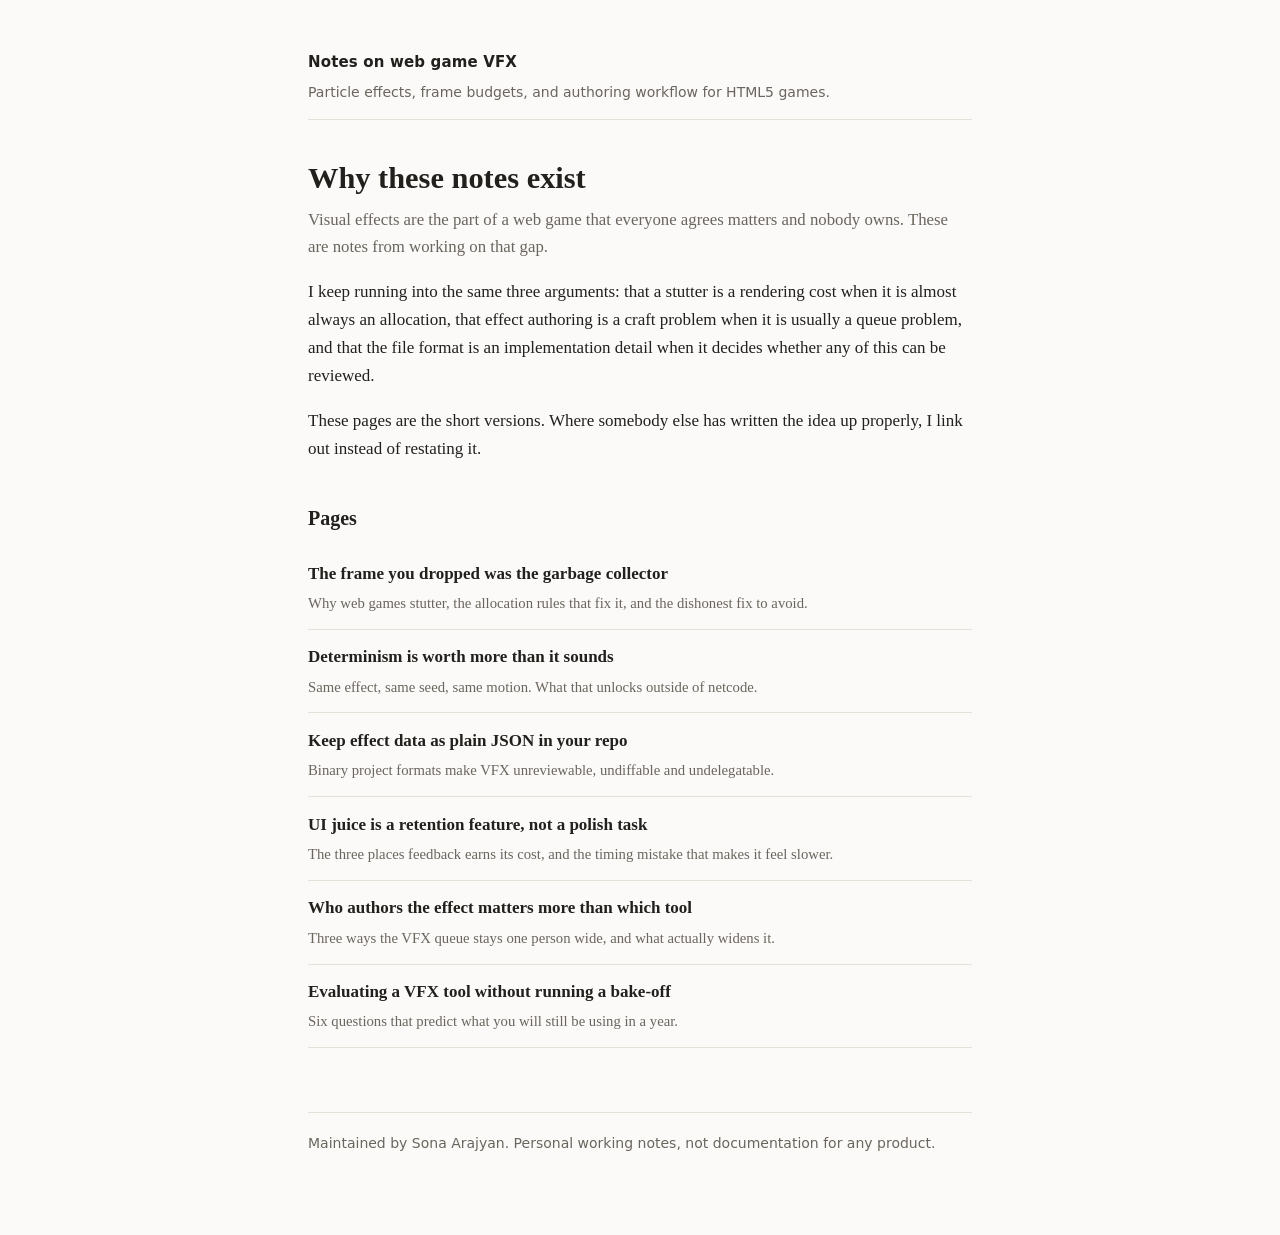
==== index.html @ 4f8140ba "Notes on web game VFX: performance, determinism, data format, authoring" ====
<!doctype html><html lang="en"><head>
<meta charset="utf-8"><meta name="viewport" content="width=device-width,initial-scale=1">
<title>Notes on web game VFX</title>
<meta name="description" content="Working notes on particle effects for HTML5 games: frame budgets and garbage collection, deterministic simulation, plain-JSON effect data, UI juice, and choosing an authoring workflow.">
<link rel="stylesheet" href="style.css"></head>
<body><div class="wrap">
<header><a class="home" href="./">Notes on web game VFX</a>
<div class="sub">Particle effects, frame budgets, and authoring workflow for HTML5 games.</div></header>

<h1>Why these notes exist</h1>
<p class="lede">Visual effects are the part of a web game that everyone agrees matters and nobody owns. These are notes from working on that gap.</p>

<p>I keep running into the same three arguments: that a stutter is a rendering cost when it is almost always an allocation, that effect authoring is a craft problem when it is usually a queue problem, and that the file format is an implementation detail when it decides whether any of this can be reviewed.</p>

<p>These pages are the short versions. Where somebody else has written the idea up properly, I link out instead of restating it.</p>

<h2>Pages</h2>
<nav class="idx">
<a href="gc-frames.html">The frame you dropped was the garbage collector
<span>Why web games stutter, the allocation rules that fix it, and the dishonest fix to avoid.</span></a>
<a href="determinism.html">Determinism is worth more than it sounds
<span>Same effect, same seed, same motion. What that unlocks outside of netcode.</span></a>
<a href="json-effects.html">Keep effect data as plain JSON in your repo
<span>Binary project formats make VFX unreviewable, undiffable and undelegatable.</span></a>
<a href="ui-juice.html">UI juice is a retention feature, not a polish task
<span>The three places feedback earns its cost, and the timing mistake that makes it feel slower.</span></a>
<a href="who-authors.html">Who authors the effect matters more than which tool
<span>Three ways the VFX queue stays one person wide, and what actually widens it.</span></a>
<a href="picking-a-tool.html">Evaluating a VFX tool without running a bake-off
<span>Six questions that predict what you will still be using in a year.</span></a>
</nav>

<footer>Maintained by Sona Arajyan. Personal working notes, not documentation for any product.</footer>
</div></body></html>
---- style.css ----
:root{--bg:#fbfaf8;--fg:#22201d;--mut:#6a655e;--line:#e5e0d8;--acc:#8a5a2b}
@media (prefers-color-scheme:dark){:root{--bg:#15140f;--fg:#e8e4dc;--mut:#a09a90;--line:#2f2c26;--acc:#d9a066}}
*{box-sizing:border-box}
body{margin:0;background:var(--bg);color:var(--fg);
 font:17px/1.65 Charter,Georgia,"Iowan Old Style",serif;}
.wrap{max-width:44rem;margin:0 auto;padding:3rem 1.25rem 5rem}
header{border-bottom:1px solid var(--line);padding-bottom:1rem;margin-bottom:2.5rem}
header a.home{font:600 15px/1 ui-sans-serif,system-ui,sans-serif;color:var(--fg);text-decoration:none;letter-spacing:.01em}
header .sub{color:var(--mut);font:14px/1.5 ui-sans-serif,system-ui,sans-serif;margin-top:.35rem}
h1{font-size:1.9rem;line-height:1.2;margin:0 0 .6rem}
h2{font-size:1.25rem;margin:2.4rem 0 .7rem}
p,li{color:var(--fg)}
.lede{color:var(--mut);font-size:1.05rem;margin-top:0}
a{color:var(--acc)}
code{font:14px/1.5 ui-monospace,SFMono-Regular,Menlo,monospace;background:rgba(128,128,128,.13);padding:.12em .38em;border-radius:3px}
pre{background:rgba(128,128,128,.10);padding:1rem;border-radius:6px;overflow-x:auto}
pre code{background:none;padding:0}
ul{padding-left:1.2rem}
nav.idx{list-style:none;padding:0}
nav.idx a{display:block;padding:.85rem 0;border-bottom:1px solid var(--line);text-decoration:none;color:var(--fg);font-weight:600}
nav.idx a span{display:block;font-weight:400;color:var(--mut);font-size:.92rem;margin-top:.2rem}
footer{margin-top:4rem;padding-top:1.2rem;border-top:1px solid var(--line);color:var(--mut);font:14px/1.6 ui-sans-serif,system-ui,sans-serif}
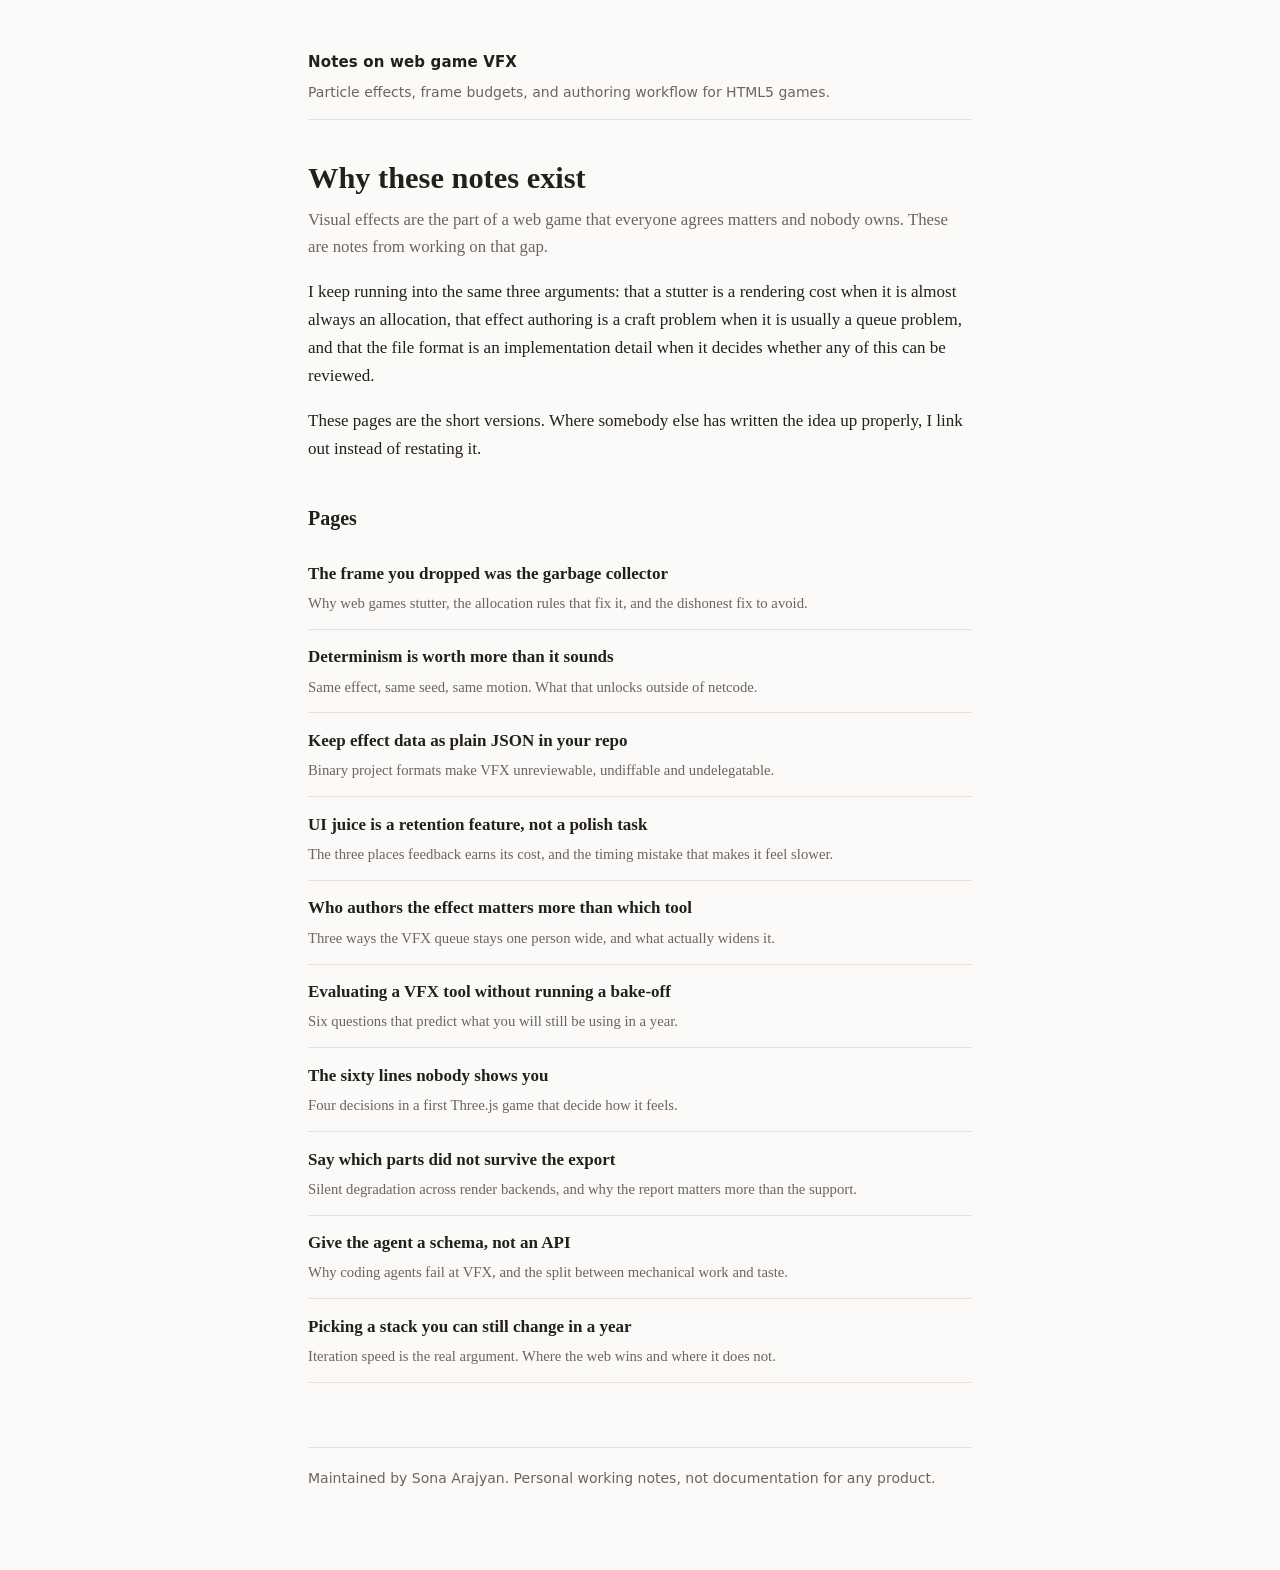
==== commit 0660b850: "Four more notes: first Three.js game, compat reports, agent schemas, stack choices" ====
--- a/index.html
+++ b/index.html
@@ -28,6 +28,14 @@
 <span>Three ways the VFX queue stays one person wide, and what actually widens it.</span></a>
 <a href="picking-a-tool.html">Evaluating a VFX tool without running a bake-off
 <span>Six questions that predict what you will still be using in a year.</span></a>
+<a href="first-threejs-game.html">The sixty lines nobody shows you
+<span>Four decisions in a first Three.js game that decide how it feels.</span></a>
+<a href="compat-reports.html">Say which parts did not survive the export
+<span>Silent degradation across render backends, and why the report matters more than the support.</span></a>
+<a href="agents-and-schemas.html">Give the agent a schema, not an API
+<span>Why coding agents fail at VFX, and the split between mechanical work and taste.</span></a>
+<a href="stack-choices.html">Picking a stack you can still change in a year
+<span>Iteration speed is the real argument. Where the web wins and where it does not.</span></a>
 </nav>
 
 <footer>Maintained by Sona Arajyan. Personal working notes, not documentation for any product.</footer>
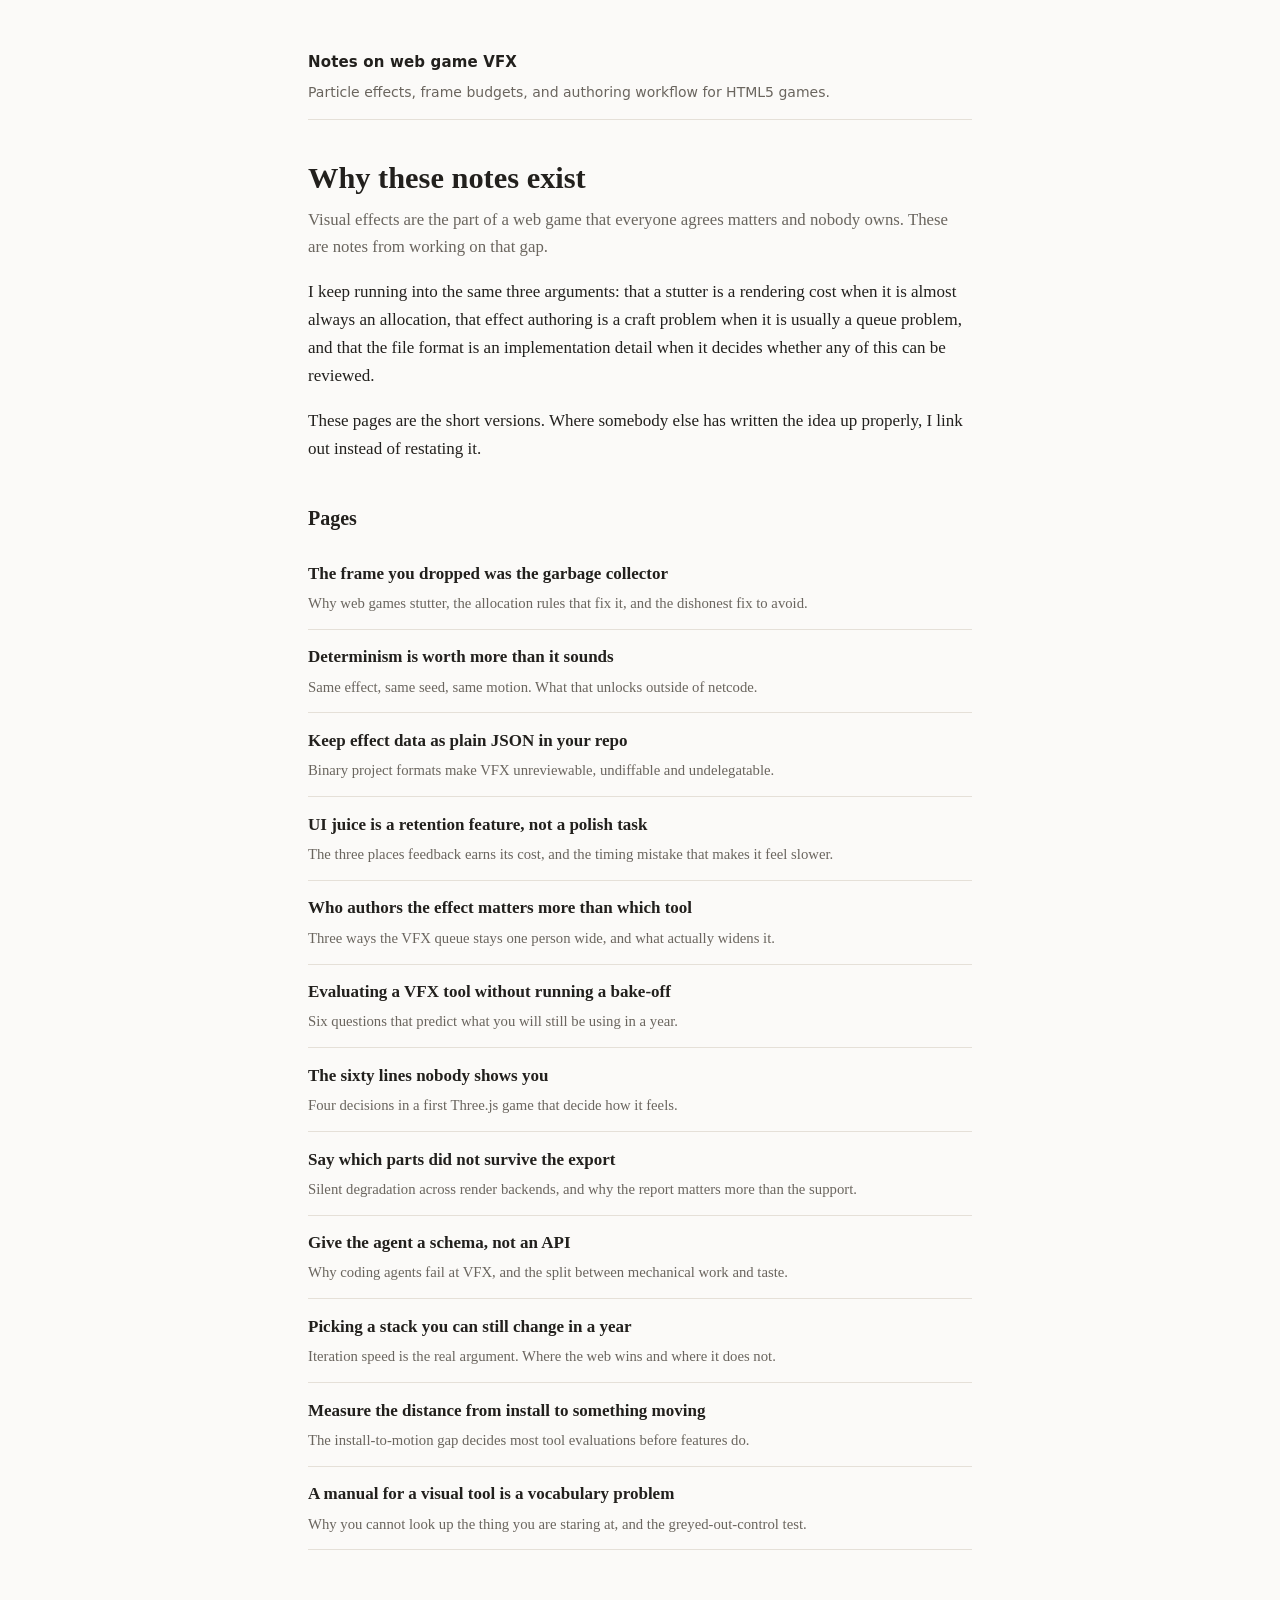
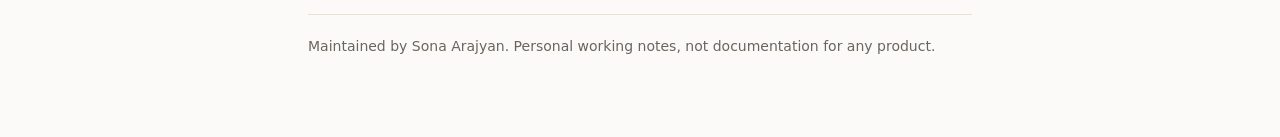
==== commit 2725ecd8: "Link the two new notes from the index" ====
--- a/index.html
+++ b/index.html
@@ -36,6 +36,10 @@
 <span>Why coding agents fail at VFX, and the split between mechanical work and taste.</span></a>
 <a href="stack-choices.html">Picking a stack you can still change in a year
 <span>Iteration speed is the real argument. Where the web wins and where it does not.</span></a>
+<a href="first-five-minutes.html">Measure the distance from install to something moving
+<span>The install-to-motion gap decides most tool evaluations before features do.</span></a>
+<a href="naming-what-you-saw.html">A manual for a visual tool is a vocabulary problem
+<span>Why you cannot look up the thing you are staring at, and the greyed-out-control test.</span></a>
 </nav>
 
 <footer>Maintained by Sona Arajyan. Personal working notes, not documentation for any product.</footer>
